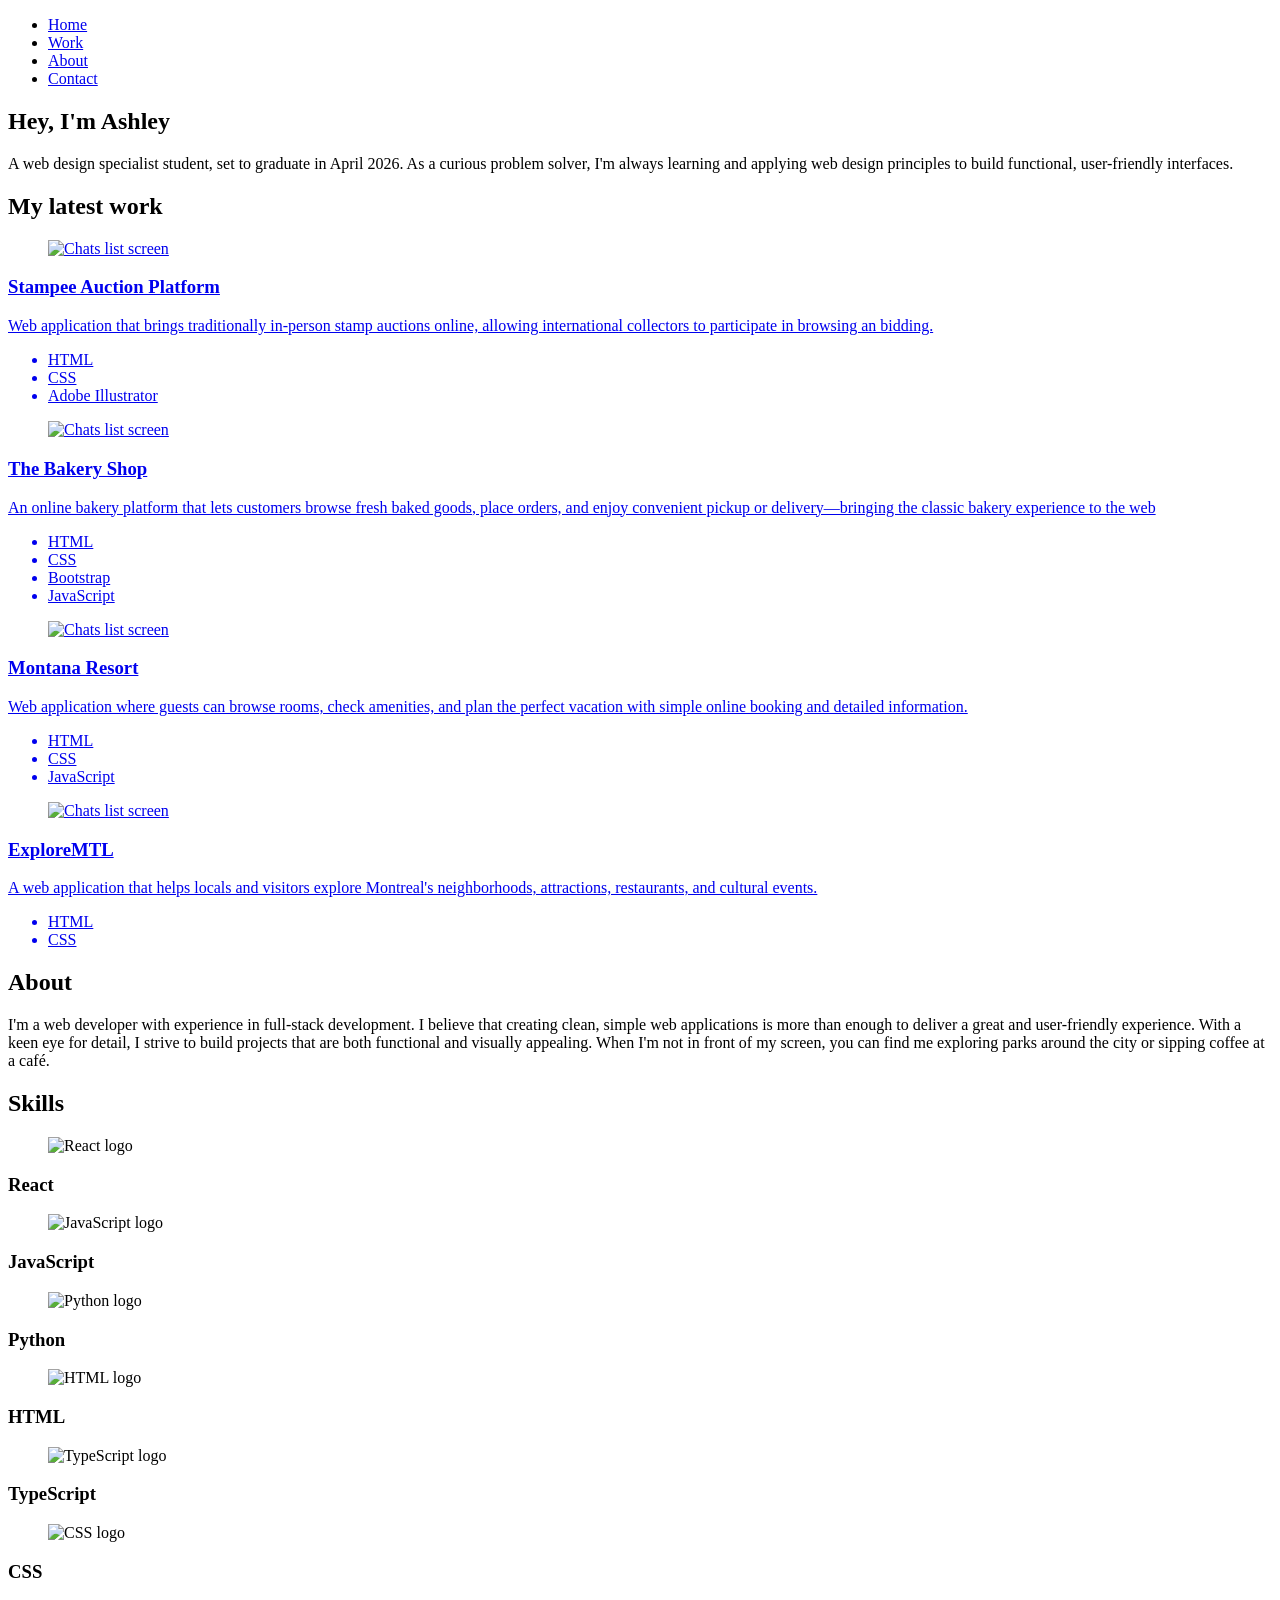
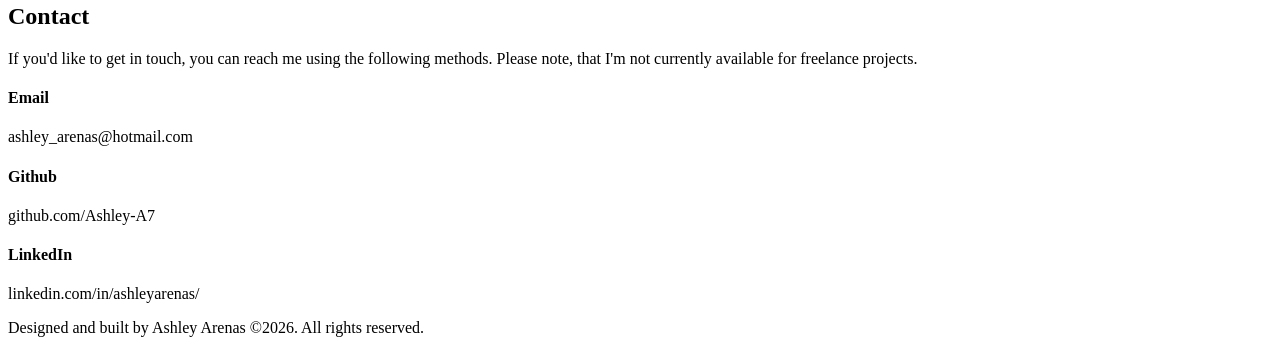
==== index.html @ 569a99df "Add portfolio html" ====
<!DOCTYPE html>
<html lang="en">
<head>
    <meta charset="UTF-8">
    <meta name="viewport" content="width=device-width, initial-scale=1.0">
    <title>Ashley's Portfolio</title>

    <!-- google fonts -->
    <link rel="preconnect" href="https://fonts.googleapis.com">
    <link rel="preconnect" href="https://fonts.gstatic.com" crossorigin>
    <link href="https://fonts.googleapis.com/css2?family=Red+Hat+Display:ital,wght@0,300..900;1,300..900&display=swap"
        rel="stylesheet">


    <link rel="stylesheet" href="css/style.css" />
</head>

<body>
    <header>
        <nav class="flex">
            <ul class="flex">
                <li><a href="#home">Home</a></li>
                <li><a href="#work">Work</a></li>
                <li><a href="#about">About</a></li>
                <li><a href="#contact">Contact</a></li>
            </ul>
        </nav>
    </header>

    <main>
        <!-- HERO -->
        <section id="home" class="hero">
            <div class="container">
                <h1>Hey, I'm Ashley</h1>
                <p>
                A web design specialist student, set to graduate in April 2026. As a curious problem solver, I'm always learning and
                applying web design principles to build functional, user-friendly interfaces.
                </p>
            </div>
        </section>

        <!-- WORK -->
        <section id="work" class="work">
            <div class="container">
                <h2>My latest work</h2>

                <div class="work-grid">

                    <a href="./projects/stampee/auction-portal-page/index.html">
                    <article>
                        <figure>
                            <img src="./assets/images/stampee-thumbnail.png" alt="Chats list screen" />
                        </figure>

                        <div class="work-description">
                            <h3>Stampee Auction Platform</h3>
                            <p>Web application that brings traditionally in-person stamp auctions online, allowing international collectors to participate in browsing an bidding. </p>
                            <ul>
                                <li>HTML</li>
                                <li>CSS</li>
                                <li>Adobe Illustrator</li>
                            </ul>
                        </div>
                    </article>
                    </a>

                    <a href="./projects/the-bakery-shop/index.html">
                    <article>
                        <figure>
                            <img src="./assets/images/thebakeryshop-thumbnail.png" alt="Chats list screen" />
                        </figure>
                    
                        <div class="work-description">
                            <h3>The Bakery Shop</h3>
                            <p>An online bakery platform that lets customers browse fresh baked goods, place orders, and enjoy convenient pickup or delivery—bringing the classic bakery experience to the web</p>
                            <ul>
                                <li>HTML</li>
                                <li>CSS</li>
                                <li>Bootstrap</li>
                                <li>JavaScript</li>
                            </ul>
                        </div>
                    
                    </article>
                    </a>


                    <a href="./projects/montana-resort/index.html">
                    <article>
                        <figure>
                            <img src="./assets/images/montana-resort-thumbnail.png" alt="Chats list screen" />
                        </figure>
                    
                        <div class="work-description">
                            <h3>
                                Montana Resort
                            </h3>

                            <p>Web application where guests can browse rooms, check amenities, and plan the perfect vacation with simple online booking and detailed information.</p>
                            <ul>
                                <li>HTML</li>
                                <li>CSS</li>
                                <li>JavaScript</li>
                            </ul>
                        </div>
                    </article>
                    </a>

                    <a href="./projects/exploremtl/index.html">
                        <article>
                            <figure>
                                <img src="./assets/images/exploremtl-thumbnail.png" alt="Chats list screen" />
                            </figure>
                    
                            <div class="work-description">
                                <h3>
                                    ExploreMTL
                                </h3>
                    
                                <p>A web application that helps locals and visitors explore Montreal's neighborhoods, attractions, restaurants, and cultural events.</p>
                                <ul>
                                    <li>HTML</li>
                                    <li>CSS</li>
                                </ul>
                            </div>
                        </article>
                    </a>


                </div>

            </div>
        </section>

        <!-- ABOUT -->
        <section id="about" class="about">
            <div class="container">
                <h2>About</h2>

    
                <p>I'm a web developer with experience in full-stack development. I believe that creating clean, simple web applications is
                more than enough to deliver a great and user-friendly experience. With a keen eye for detail, I strive to build projects
                that are both functional and visually appealing.
                When I'm not in front of my screen, you can find me exploring parks around the city or sipping coffee at a café.
                </p>
    
            </div>
        </section>


        <!-- SKILLS -->
        <section id="skills" class="skills">
            <div class="container">
                    <h2>Skills</h2>
        

                <div class="skills-grid">
                    <article>
                        <figure>
                            <img src="./assets/icons/react.svg" alt="React logo" />
                        </figure>
                        
                        <h3>React</h3>
                    </article>

                    <article>
                        <figure>
                            <img src="./assets/icons/javascript.svg" alt="JavaScript logo" />
                        </figure>
                    
                        <h3>JavaScript</h3>
                    </article>

                    <article>
                        <figure>
                            <img src="./assets/icons/python.svg" alt="Python logo" />
                        </figure>
                    
                        <h3>Python</h3>
                    </article>

                    <article>
                        <figure>
                            <img src="./assets/icons/html.svg" alt="HTML logo" />
                        </figure>
                    
                        <h3>HTML</h3>
                    </article>

                    <article>
                        <figure>
                            <img src="./assets/icons/typescript.svg" alt="TypeScript logo" />
                        </figure>
                    
                        <h3>TypeScript</h3>
                    </article>

                    <article>
                        <figure>
                            <img src="./assets/icons/css.svg" alt="CSS logo" />
                        </figure>
                    
                        <h3>CSS</h3>
                    </article>

                
                </div>
        
            </div>
        </section>

        <section id="contact" class="contact">
            <div class="container">
                <h2>Contact</h2>
                <p>If you'd like to get in touch, you can reach me using the following methods. Please note, that I'm not currently
                available for freelance projects.</p>


                <div class="contact-grid">
                    <article>
                        <h4>Email</h4>
                        <p>ashley_arenas@hotmail.com</p>
                    </article>

                    <article>
                        <h4>Github</h4>
                        <p>github.com/Ashley-A7</p>
                    </article>

                    <article>
                        <h4>LinkedIn</h4>
                        <p>linkedin.com/in/ashleyarenas/</p>
                    </article>
                </div>

            </div>
        </section>


    
    </main>


    <footer> <p>Designed and built by Ashley Arenas &copy;2026. All rights reserved.</p></footer>

</body>


</html>
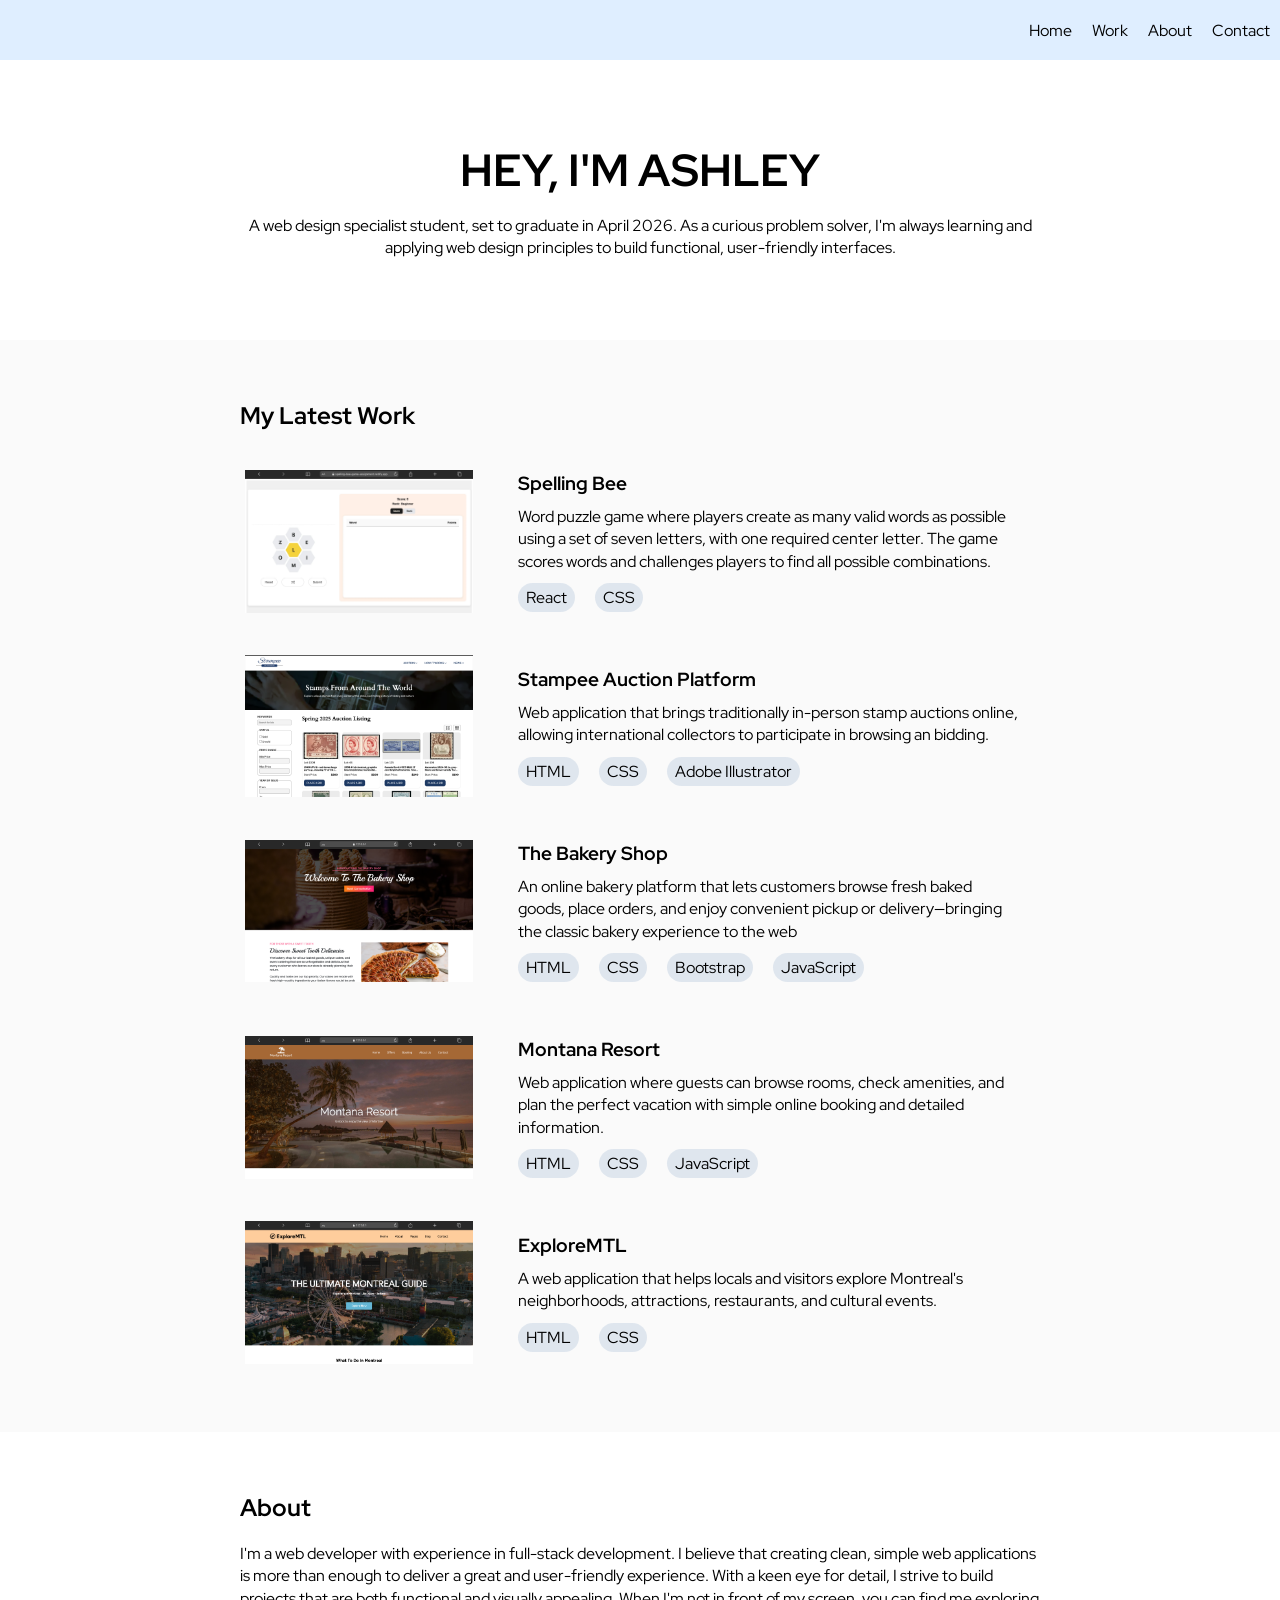
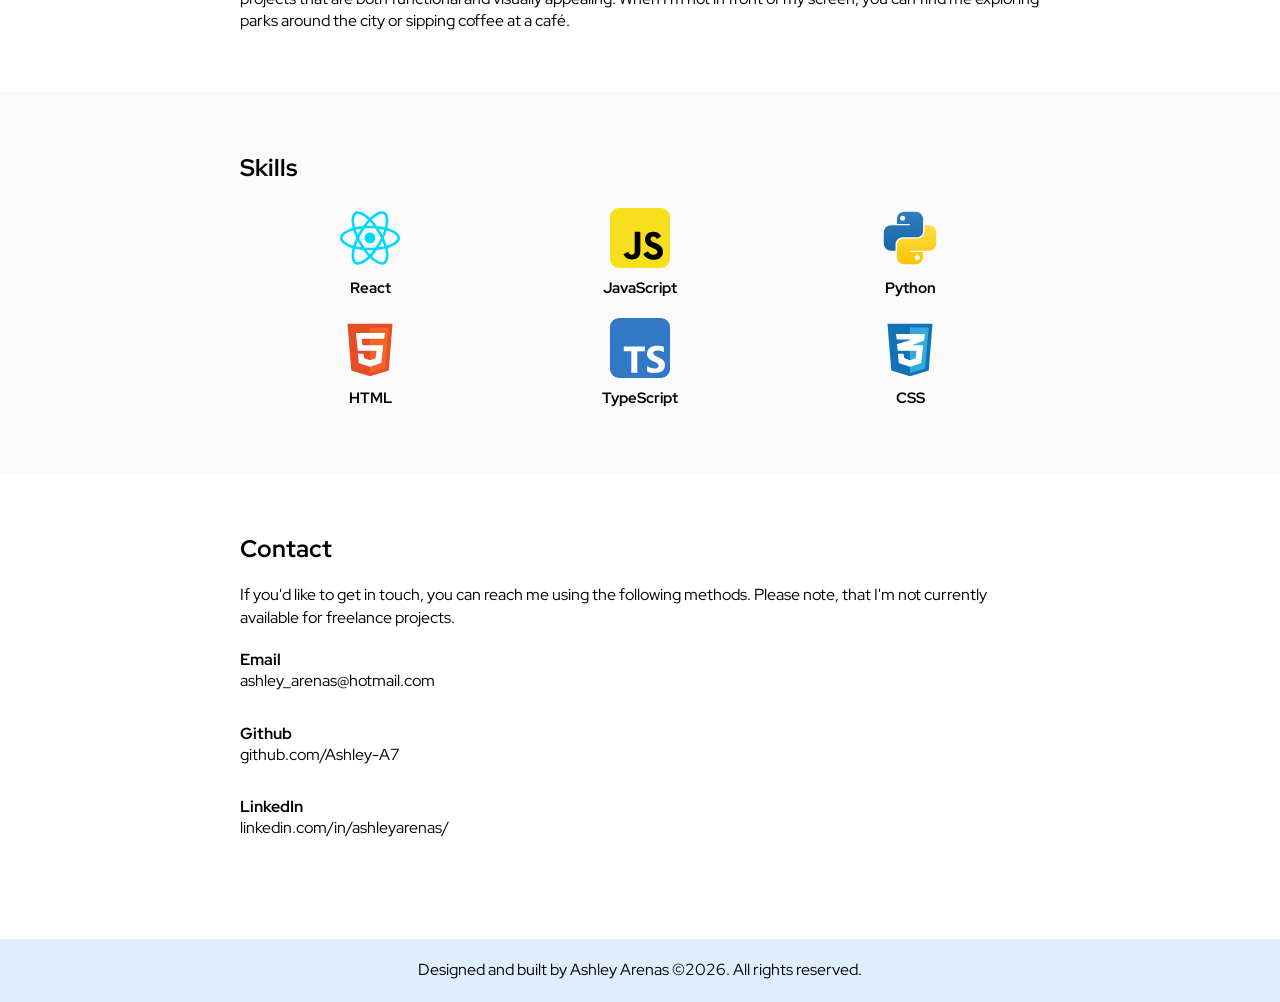
==== commit b60c6b87: "Add spelling bee project to latest work" ====
--- a/index.html
+++ b/index.html
@@ -46,10 +46,29 @@
 
                 <div class="work-grid">
 
+                        <a href="https://spelling-bee-game-assignment.netlify.app">
+                            <article>
+                                <figure>
+                                    <img src="./assets/images/spelling-bee-thumbnail.webp" alt="Spelling bee app thumbnail" />
+                                </figure>
+                        
+                                <div class="work-description">
+                                    <h3>Spelling Bee</h3>
+                                    <p>Word puzzle game where players create as many valid words as possible using a set of seven letters, with
+                                        one required center letter. The game scores words and challenges players to find all possible
+                                        combinations.</p>
+                                    <ul>
+                                        <li>React</li>
+                                        <li>CSS</li>
+                                    </ul>
+                                </div>
+                            </article>
+                        </a>
+
                     <a href="./projects/stampee/auction-portal-page/index.html">
                     <article>
                         <figure>
-                            <img src="./assets/images/stampee-thumbnail.png" alt="Chats list screen" />
+                            <img src="./assets/images/stampee-thumbnail.png" alt="Stampee auction portal thumbnail" />
                         </figure>
 
                         <div class="work-description">
@@ -67,7 +86,7 @@
                     <a href="./projects/the-bakery-shop/index.html">
                     <article>
                         <figure>
-                            <img src="./assets/images/thebakeryshop-thumbnail.png" alt="Chats list screen" />
+                            <img src="./assets/images/thebakeryshop-thumbnail.png" alt="The bakery shop website thumbnail" />
                         </figure>
                     
                         <div class="work-description">
@@ -88,7 +107,7 @@
                     <a href="./projects/montana-resort/index.html">
                     <article>
                         <figure>
-                            <img src="./assets/images/montana-resort-thumbnail.png" alt="Chats list screen" />
+                            <img src="./assets/images/montana-resort-thumbnail.png" alt="Montana resort website thumbnail" />
                         </figure>
                     
                         <div class="work-description">
@@ -109,7 +128,7 @@
                     <a href="./projects/exploremtl/index.html">
                         <article>
                             <figure>
-                                <img src="./assets/images/exploremtl-thumbnail.png" alt="Chats list screen" />
+                                <img src="./assets/images/exploremtl-thumbnail.png" alt="Exploremtl website thumbnail" />
                             </figure>
                     
                             <div class="work-description">
@@ -126,7 +145,6 @@
                         </article>
                     </a>
 
-
                 </div>
 
             </div>
@@ -235,9 +253,6 @@
 
             </div>
         </section>
-
-
-    
     </main>
 
 
--- a/css/style.css
+++ b/css/style.css
@@ -0,0 +1,205 @@
+
+/* RESET */
+* {
+    margin: 0;
+    padding: 0;
+    box-sizing: border-box;
+}
+
+/* GENERAL */
+
+ul {
+    list-style: none;
+}
+
+a {
+    text-decoration: none;
+    color: black;
+}
+
+body {
+    font-family: "Red Hat Display", sans-serif;
+}
+
+p {
+    font-size: 16px;
+    line-height: 1.4;
+}
+
+h1 {
+    font-size: 45px;
+    text-transform: uppercase;
+}
+
+h2 {
+    margin-bottom: 20px;
+    text-transform: capitalize;
+}
+
+section {
+    padding: 60px 0;
+}
+
+
+
+.container {
+    max-width: 800px;
+    margin-left: auto;
+    margin-right: auto;
+    width: 90%;
+}
+
+img,
+svg {
+    display: block;
+    max-width: 100%;
+}
+
+/* HEADER */
+
+header {
+    background: #DFEEFF;
+    padding: 10px;
+}
+
+ul {
+    gap: 20px;
+    display: flex;
+}
+
+nav {
+    height: 40px;
+    display: flex;
+    justify-content: flex-end;
+    align-items: center;
+}
+
+nav a{
+    color: black;
+}
+
+/* HERO */
+.hero {
+    padding: 80px 0;
+    text-align: center;
+}
+
+.hero .container>* {
+    margin-bottom: 15px;
+}
+
+.hero .container>*:last-child {
+    margin-bottom: 0;
+}
+
+
+/* WORKS */
+.work {
+    background: #FAFAFA;
+}
+.work-grid {
+    display: grid;
+    grid-gap: 15px;
+    grid-template-columns: repeat(1, 1fr);
+}
+
+.work article {
+    display: flex;
+    gap: 30px;
+    align-items: center;
+    padding: 5px;
+}
+
+.work article:hover {
+    box-shadow: 0px 0px 8px rgba(20, 20, 10, 20%);
+}
+
+figure {
+    background-size: cover;
+    background-position: center;
+    width: 30%;
+    cursor: pointer;
+    display: flex;
+    justify-content: center;
+}
+
+.work-description {
+    padding: 15px;
+    width: 70%;
+    cursor: pointer;
+}
+
+.work-description>* {
+    margin-bottom: 10px;
+}
+
+.work-description>*:last-child {
+    margin-bottom: 0;
+}
+
+.work-description ul li {
+    background-color: rgba(198, 211, 227, 50%);
+    border-radius: 15px;
+    padding: 4px 8px;
+}
+
+/* ABOUT */
+
+
+
+/* SKILLS */
+.skills {
+    background: #FAFAFA;
+}
+
+.skills article {
+    display: flex;
+    flex-direction: column;
+    padding: 5px;
+    gap: 10px;
+    align-items: center;
+    text-align: center;
+}
+
+.skills-grid {
+    display: grid;
+    grid-gap: 10px;
+    grid-template-columns: repeat(3, 1fr);
+}
+
+.skills-grid img {
+    width: 80%;
+}
+
+.skills-grid h3 {
+    font-size: 15px;
+    
+}
+
+/* CONTACT */
+
+.contact-grid {
+    display: grid;
+    grid-gap: 10px;
+    grid-template-columns: repeat(1, 1fr);
+}
+
+.contact article {
+    display: flex;
+    flex-direction: column;
+    gap: 0;
+
+}
+
+.contact p,
+.contact-grid {
+    margin-bottom: 20px;
+}
+
+/* FOOTER */
+footer {
+    background: #DFEEFF;
+    text-align: center;
+
+    padding: 20px 0;
+}
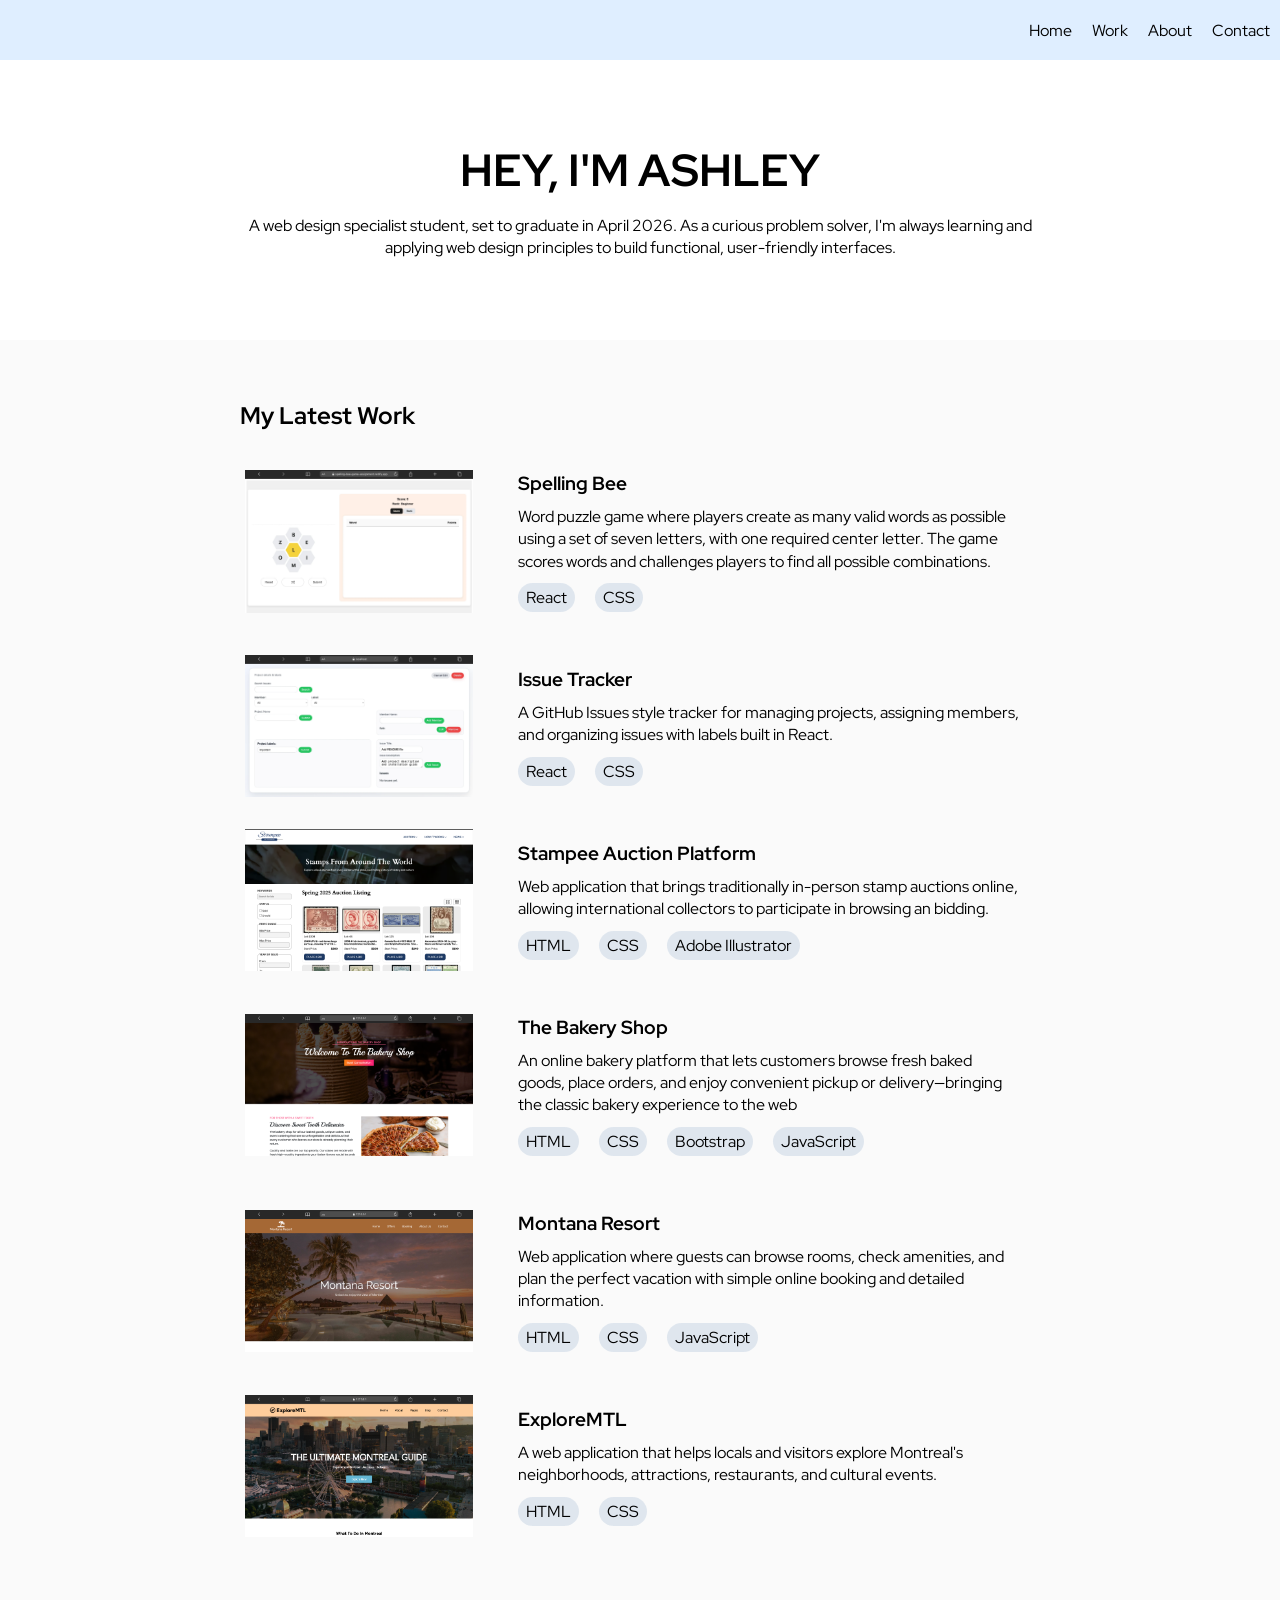
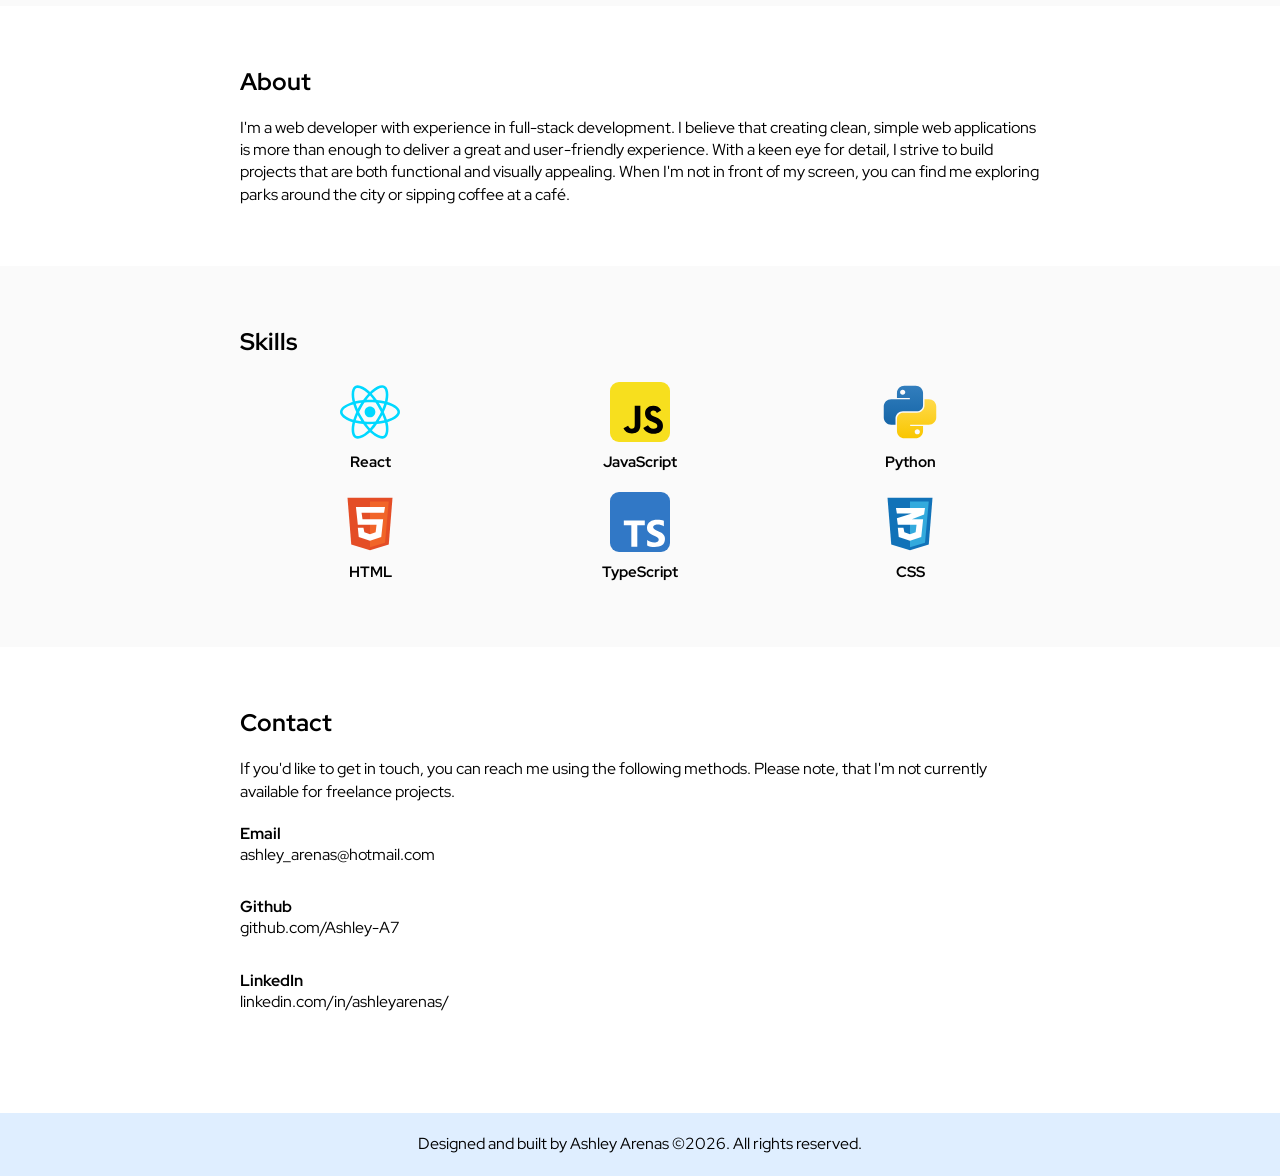
==== commit 838706d1: "Add issue tracker assignment to portfolio" ====
--- a/index.html
+++ b/index.html
@@ -65,6 +65,24 @@
                             </article>
                         </a>
 
+                        <a href="https://github.com/Ashley-A7/issue-tracker-assignment?tab=readme-ov-file">
+                            <article>
+                                <figure>
+                                    <img src="./assets/images/issue-tracker-thumbnail.webp" alt="Spelling bee app thumbnail" />
+                                </figure>
+                        
+                                <div class="work-description">
+                                    <h3>Issue Tracker</h3>
+                                    <p>A GitHub Issues style tracker for managing projects, assigning members, and organizing issues with labels built in
+                                    React.</p>
+                                    <ul>
+                                        <li>React</li>
+                                        <li>CSS</li>
+                                    </ul>
+                                </div>
+                            </article>
+                        </a>
+
                     <a href="./projects/stampee/auction-portal-page/index.html">
                     <article>
                         <figure>
